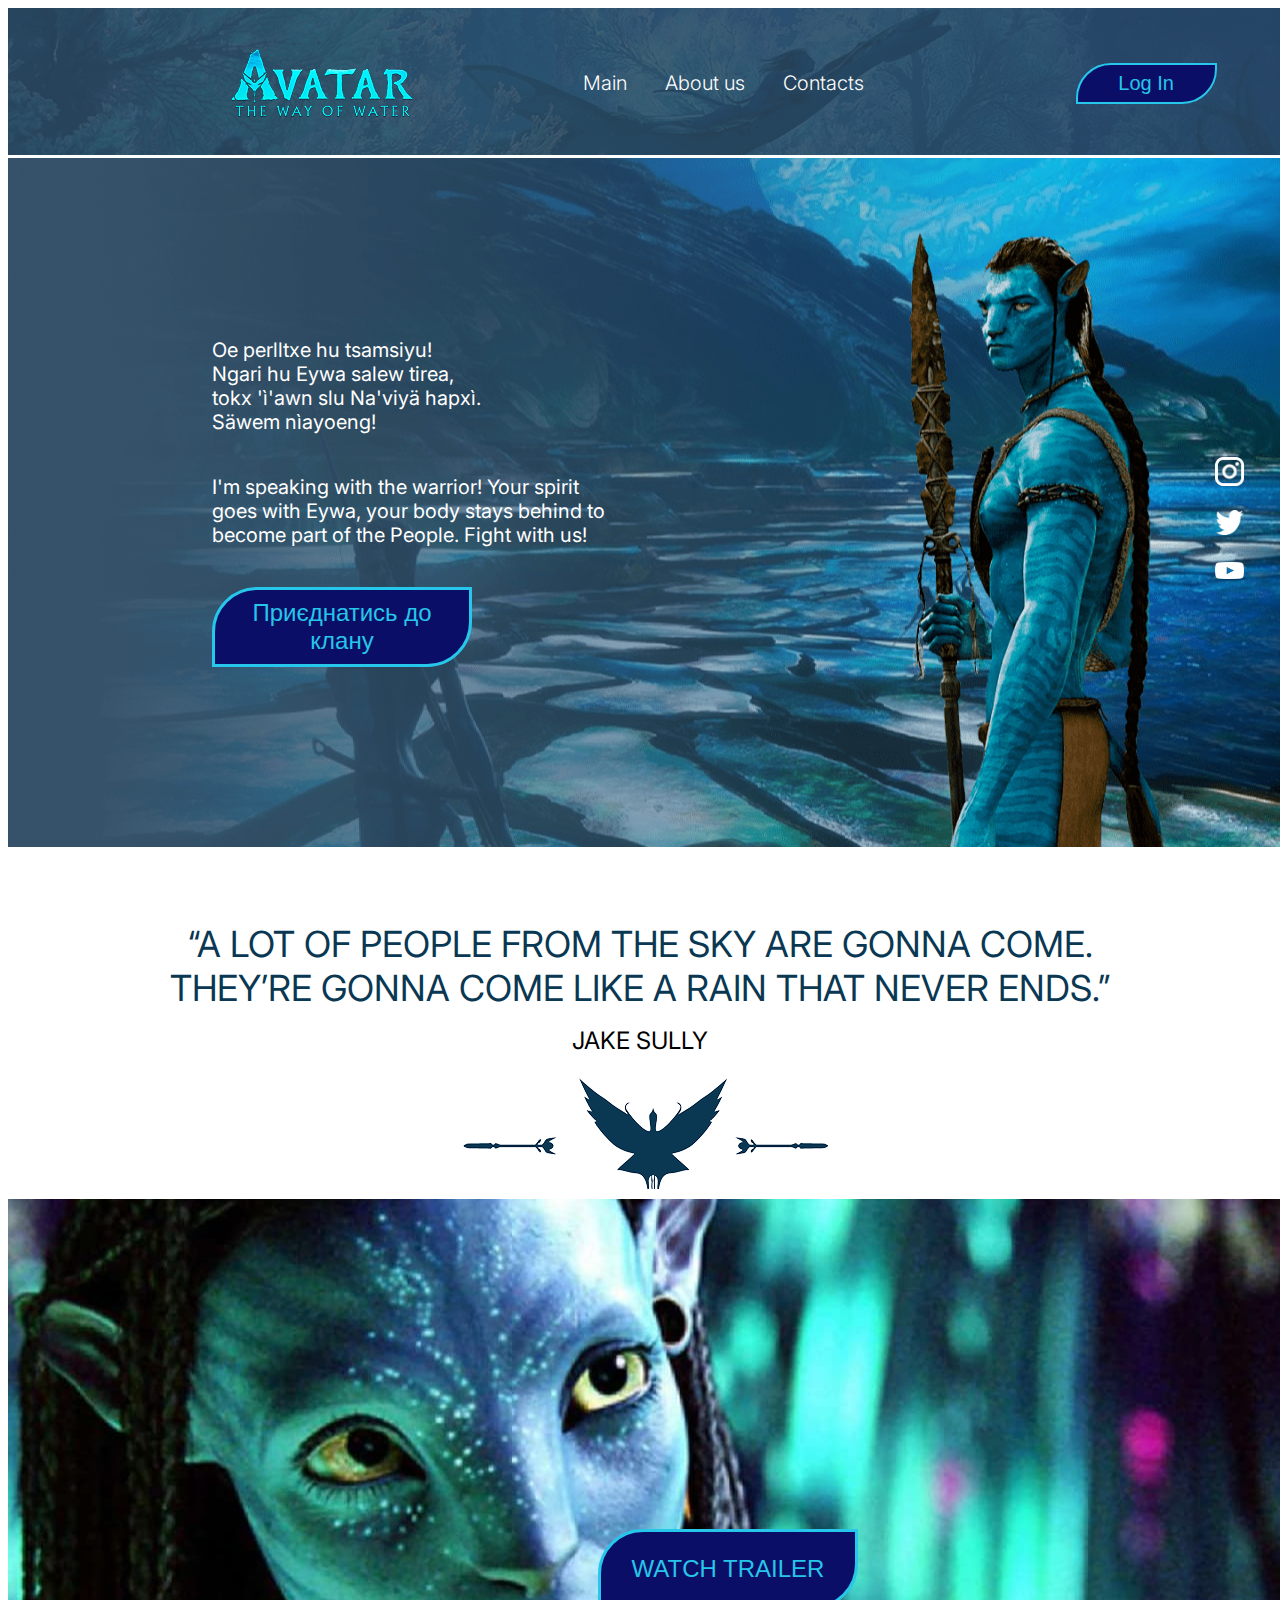
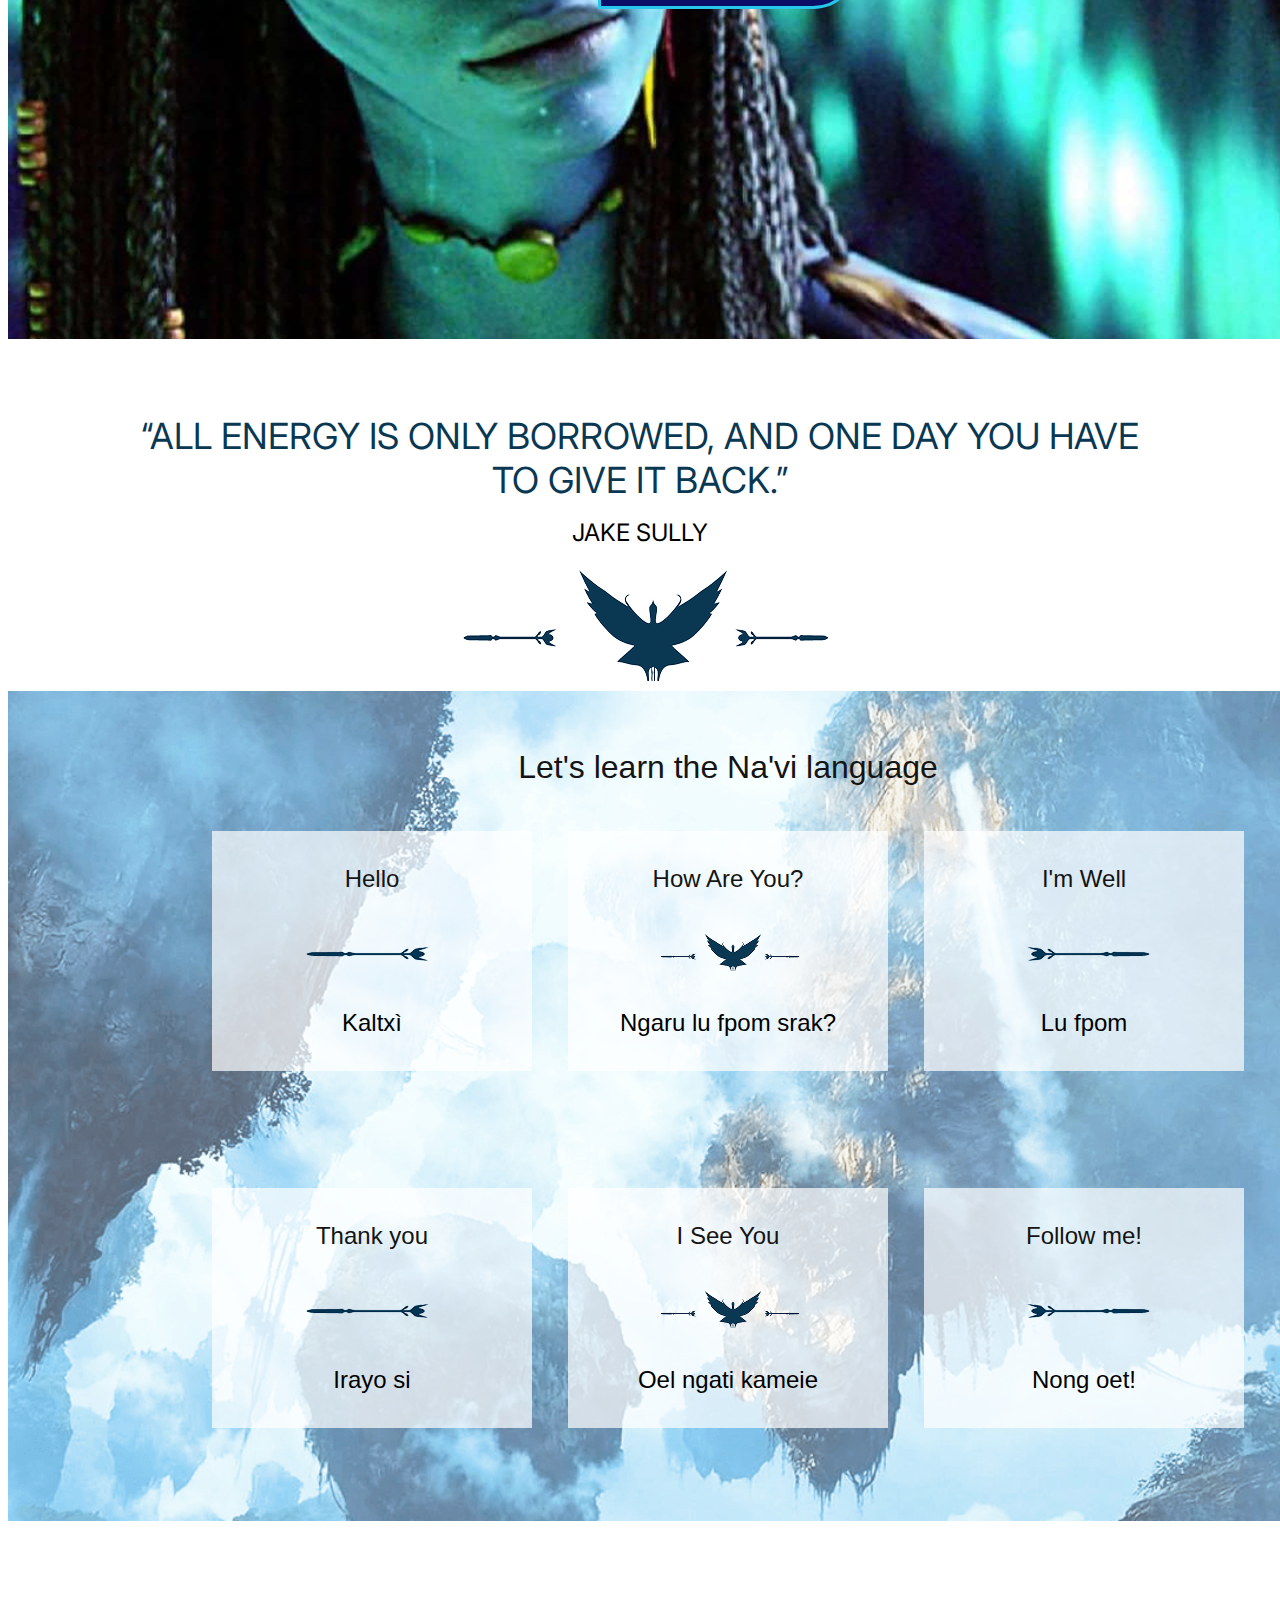
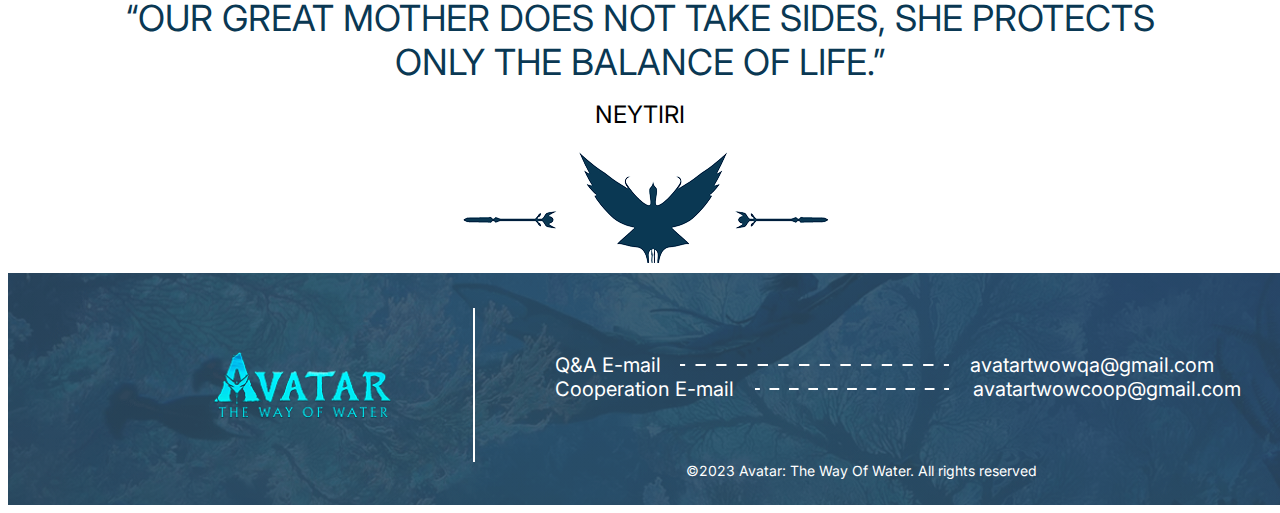
==== engindex.html @ 360ac3cc "add engindex.html ang update week 3" ====
<!DOCTYPE html>
<html lang="en">
  <head>
    <meta charset="UTF-8" />
    <meta name="viewport" content="width=device-width, initial-scale=1.0" />
    <title>Avatar</title>
    <link
      rel="stylesheet"
      href="https://cdnjs.cloudflare.com/ajax/libs/modern-normalize/3.0.1/modern-normalize.min.css"
      integrity="sha512-q6WgHqiHlKyOqslT/lgBgodhd03Wp4BEqKeW6nNtlOY4quzyG3VoQKFrieaCeSnuVseNKRGpGeDU3qPmabCANg=="
      crossorigin="anonymous"
      referrerpolicy="no-referrer"
    />
    <link rel="preconnect" href="https://fonts.googleapis.com" />
    <link rel="preconnect" href="https://fonts.gstatic.com" crossorigin />
    <link
      href="https://fonts.googleapis.com/css2?family=Hammersmith+One&family=Headland+One&family=Inter:ital,opsz,wght@0,14..32,100..900;1,14..32,100..900&display=swap"
      rel="stylesheet"
    />
    <link rel="stylesheet" href="./css/styles.css" />
  </head>
  <body>
    <header class="header">
      <div class="container header-position">
        <a href="/" class="link">
          <img
            src="./images/logo.png"
            alt="logo Avatar"
            class="logo logo-header"
          />
        </a>
        <nav class="nav">
          <ul class="nav-list">
            <li class="nav-item">
              <a href="#" class="nav-link">Main</a>
            </li>
            <li class="nav-item">
              <a href="#" class="nav-link">About us</a>
            </li>
            <li class="nav-item">
              <a href="#" class="nav-link">Contacts</a>
            </li>
          </ul>
        </nav>
        <button type="button" class="buttonstyle">Log In</button>
      </div>
      <ul class="language-switcher">
        <li class="language-switcher-item">
          <span class="language-switcher-text">ENG</span>
        </li>
        <li class="language-switcher-item">
          <a href="./index.html">
            <img
              src="./images/switchereng.png"
              alt="button switch ukrainian to englisch"
            />
          </a>
        </li>
        <li class="language-switcher-item">
          <span class="language-switcher-text">UA</span>
        </li>
      </ul>
    </header>
    <main>
      <!-- enter -->
      <section class="enter">
        <div class="container enter-position">
          <div class="clan">
            <p class="enter-text-navi">
              Oe perlltxe hu tsamsiyu! Ngari hu Eywa salew tirea, tokx 'ì'awn
              slu Na'viyä hapxì. Säwem nìayoeng!
            </p>
            <p class="enter-text-ua">
              I'm speaking with the warrior! Your spirit goes with Eywa, your
              body stays behind to become part of the People. Fight with us!
            </p>
            <button class="buttonstyle-join">Приєднатись до клану</button>
          </div>
          <ul class="icons-list">
            <li class="icons-item instagram-icon">
              <a
                href="https://www.instagram.com/sem/campaign/emailsignup/?campaign_id=13560899670&extra_1=s%7Cc%7C547348927144%7Ce%7Cinstagram%7C&placement=&creative=547348927144&keyword=instagram"
                target="_blank"
              >
                <img
                  src="./images/inst.png"
                  alt="icon of instagram"
                  class="icon"
                />
              </a>
            </li>
            <li class="icons-item twitter-icon">
              <a href="https://x.com/?lang=ua" target="_blank">
                <img
                  src="./images/twitter.png"
                  alt="icon of twitter"
                  class="icon"
                />
              </a>
            </li>
            <li class="icons-item youtube-icon">
              <a href="https://www.youtube.com/" target="_blank">
                <img
                  src="./images/youtube.png"
                  alt="icon of youtube"
                  class="icon"
                />
              </a>
            </li>
          </ul>
        </div>
      </section>
      <section class="quote">
        <div class="container">
          <p class="quote-text">
            “A LOT OF PEOPLE FROM THE SKY ARE GONNA COME. THEY’RE GONNA COME
            LIKE A RAIN THAT NEVER ENDS.”
          </p>
          <p class="author">JAKE SULLY</p>
        </div>
      </section>
      <!-- trailer -->
      <section class="trailer">
        <div class="container">
          <a
            href="https://www.youtube.com/watch?v=d9MyW72ELq0&t=1s"
            target="_blank"
          >
            <button class="buttonstyle-watch">WATCH TRAILER</button>
          </a>
        </div>
      </section>
      <section class="quote">
        <div class="container">
          <p class="quote-text">
            “ALL ENERGY IS ONLY BORROWED, AND ONE DAY YOU HAVE TO GIVE IT BACK.”
          </p>
          <p class="author">JAKE SULLY</p>
        </div>
      </section>
      <section class="translate">
        <div class="container">
          <h2 class="translate-tile">Let's learn the Na'vi language</h2>
          <ul class="translate-list">
            <li class="translate-item">
              <div class="translate-card">
                <p class="translate-word group1">Hello</p>
                <p class="translate-result">Kaltxì</p>
              </div>
            </li>
            <li class="translate-item">
              <div class="translate-card">
                <p class="translate-word group2">How Are You?</p>
                <p class="translate-result">Ngaru lu fpom srak?</p>
              </div>
            </li>
            <li class="translate-item">
              <div class="translate-card">
                <p class="translate-word group3">I'm Well</p>
                <p class="translate-result">Lu fpom</p>
              </div>
            </li>
            <li class="translate-item">
              <div class="translate-card">
                <p class="translate-word group1">Thank you</p>
                <p class="translate-result">Irayo si</p>
              </div>
            </li>
            <li class="translate-item">
              <div class="translate-card">
                <p class="translate-word group2">I See You</p>
                <p class="translate-result">Oel ngati kameie</p>
              </div>
            </li>
            <li class="translate-item">
              <div class="translate-card">
                <p class="translate-word group3">Follow me!</p>
                <p class="translate-result">Nong oet!</p>
              </div>
            </li>
          </ul>
        </div>
      </section>
      <section class="quote">
        <div class="container">
          <p class="quote-text">
            “OUR GREAT MOTHER DOES NOT TAKE SIDES, SHE PROTECTS ONLY THE BALANCE
            OF LIFE.”
          </p>
          <p class="author">NEYTIRI</p>
        </div>
      </section>
    </main>
    <footer class="footer">
      <div class="container">
        <div class="footer-content">
          <a href="/" class="link">
            <img
              src="./images/logo.png"
              alt="logo Avatar"
              class="logo logo-footer"
            />
          </a>
          <ul class="contact-list">
            <li class="contact-item">
              <p class="contact-text">Q&A E-mail</p>
              <a href="mailto:avatartwowqa@gmail.com" class="contact-link"
                >avatartwowqa@gmail.com</a
              >
            </li>
            <li class="contact-item">
              <p class="contact-text">Cooperation E-mail</p>
              <a href="mailto:avatartwowcoop@gmail.com" class="contact-link"
                >avatartwowcoop@gmail.com</a
              >
            </li>
          </ul>
        </div>
        <small class="info"
          >©2023 Avatar: The Way Of Water. All rights reserved</small
        >
      </div>
    </footer>
  </body>
</html>
---- css/styles.css ----
/* reset */
ul,
ol {
  list-style: none;
  margin: 0;
  padding: 0;
}
footer,
main,
header {
  margin: 0;
}
a {
  text-decoration: none;
}
h1,
h2,
h3,
h4,
h5,
h6,
p {
  margin: 0;
  padding: 0;
}
button {
  border: 0;
  margin: 0;
  background-color: none;
}
* {
  box-sizing: border-box;
}
img {
  display: block;
  max-width: 100%;
  height: auto;
}
:root {
  --font-family: "Inter", sans-serif;
  --second-family: "HeadlandOne", sans-serif;
  --third-family: "Hammersmith One", sans-serif;
}
.container {
  width: 1062px;
  margin-left: auto;
  margin-right: auto;
  padding-left: 15px;
  padding-right: 15px;
}
.header {
  background: url(../images/overlay.png) center/cover no-repeat,
    url(../images/header.png) center/cover no-repeat;
  display: flex;
  align-items: center;
  width: 1440px;
  margin: 0 auto;
  padding-top: 39px;
  padding-bottom: 39px;
  padding-left: 204px;
  padding-right: 48px;
}

.header-position {
  display: flex;
  align-items: center;
}
.language-switcher {
  padding-left: 15px;
  margin-right: auto;
}
.nav-list {
  display: flex;
  column-gap: 38px;
}
.nav-list {
  margin-left: 168px;
  margin-right: 212px;
}
.nav-link {
  font-family: var(--font-family);
  font-weight: 300;
  font-size: 20px;
  color: #fff;
}
.nav-link:hover {
  font-family: var(--font-family);
  font-weight: 600;
  font-size: 20px;
  color: #94cfff;
}
.buttonstyle {
  font-family: var(--second-family);
  font-weight: 400;
  font-size: 20px;
  text-align: center;
  color: #26c6ea;
  background-color: #0b0e66;
  border: 2px solid #26c7ea;
  border-radius: 35px 0;
  width: 141px;
  height: 41px;
}
.language-switcher {
  display: flex;
  column-gap: 10px;
}
.language-switcher-text {
  font-family: var(--third-family);
  font-weight: 400;
  font-size: 16px;
  color: #fff;
}
/* main */
.enter {
  width: 1440px;
  margin: 0 auto;
  background: url(../images/mainhead.png) center/cover no-repeat;
  padding-top: 180px;
}
.enter-position {
  display: flex;
}
.enter-text-ua,
.enter-text-navi {
  font-family: var(--font-family);
  font-weight: 400;
  font-size: 20px;
  color: #fff;
}
.enter-text-navi {
  margin-right: 734px;
  margin-bottom: 41px;
}
.enter-text-ua {
  margin-bottom: 40px;
  margin-right: 606px;
}
.icons-list {
  margin-top: 119px;
}
.instagram-icon {
  margin-bottom: 24px;
}
.twitter-icon {
  margin-bottom: 27px;
}
.quote-text {
  margin-top: 75px;
  margin-bottom: 16px;
  font-family: var(--font-family);
  font-weight: 400;
  font-size: 36px;
  text-align: center;
  color: #0a3853;
}
.author {
  font-family: var(--font-family);
  font-weight: 400;
  font-size: 24px;
  text-align: center;
  color: #000;
}
.author::after {
  content: "";
  display: block;
  height: 120px;
  width: 400px;
  margin: 0 316px;
  margin-top: 14px;
  margin-bottom: 10px;
  background-image: url(../images/bird.png);
}

.buttonstyle-join {
  font-family: var(--second-family);
  font-weight: 400;
  font-size: 24px;
  text-align: center;
  color: #26c6ea;
  background-color: #0b0e66;
  border: 3px solid #26c7ea;
  border-radius: 45px 0;
  width: 260px;
  height: 80px;
  margin-bottom: 180px;
}
.trailer {
  width: 1440px;
  margin: 0 auto;
  background: url(../images/trailerpicture.jpg) center/cover no-repeat;
}
.buttonstyle-watch {
  font-family: var(--second-family);
  font-weight: 400;
  font-size: 24px;
  text-align: center;
  color: #26c6ea;
  background-color: #0b0e66;
  border: 3px solid #26c7ea;
  border-radius: 45px 0;
  width: 260px;
  height: 80px;
  margin: 330px 386px;
}
.translate {
  width: 1440px;
  margin: 0 auto;
  background: url(../images/languagebackground.png) center/cover no-repeat;
}
.translate-tile {
  font-family: var(--second-family);
  font-weight: 400;
  font-size: 32px;
  text-align: center;
  color: #141414;
  padding-top: 58px;
  padding-bottom: 45px;
}
.translate-item {
  flex-basis: calc((100% - 72px) / 3);
}
.translate-card {
  background-color: rgba(255, 255, 255, 0.7);
}
.translate-word {
  font-family: var(--second-family);
  font-weight: 400;
  font-size: 24px;
  line-height: 1;
  text-align: center;
  color: #141414;
  padding-top: 36px;
}

.group1:after {
  content: "";
  display: block;
  margin: 40px 84px;
  height: 40px;
  width: 152px;
  background-image: url(../images/stickright.png);
}
.group2:after {
  content: "";
  display: block;
  margin: 40px 84px;
  height: 40px;
  width: 152px;
  background-image: url(../images/birdmin.png);
}
.group3:after {
  content: "";
  display: block;
  margin: 40px 84px;
  height: 40px;
  width: 152px;
  background-image: url(../images/stickleft.png);
}
.translate-result {
  font-family: var(--second-family);
  font-weight: 400;
  font-size: 24px;
  line-height: 1;
  text-align: center;
  color: #000;
  padding-bottom: 36px;
  margin-bottom: 93px;
}
.translate-list {
  display: flex;
  flex-wrap: wrap;
  column-gap: 36px;
  row-gap: 24px;
}
.footer {
  background: linear-gradient(
      to right,
      rgba(43, 74, 97, 0.87),
      rgba(43, 74, 97, 0.87)
    ),
    url(../images/footerbackground.png) center/cover no-repeat;
  padding-top: 35px;
  padding-bottom: 25px;
  width: 1440px;
  margin: 0 auto;
}
.footer-content{
  display: flex;
}
.logo-footer {
  border-right: 2px solid white;
  padding-right: 80px;
  padding-top: 42px;
  padding-bottom: 42px;
}
.contact-text:nth-child(1) {
  font-family: var(--font-family);
  font-weight: 400;
  font-size: 20px;
  text-align: center;
  color: #fff;
  margin-bottom: 18px;
  margin-left: 80px;
  margin-right: 309px;
}
.contact-item:nth-child(2) > .contact-text {
  font-family: var(--font-family);
  font-weight: 400;
  font-size: 20px;
  text-align: center;
  color: #fff;
  margin-bottom: 18px;
  margin-left: 80px;
  margin-right: 239px;
}
.contact-link {
  font-family: var(--font-family);
  font-weight: 400;
  font-size: 20px;
  text-align: center;
  color: #fff;
}
.contact-item {
  display: flex;
}
.contact-item:nth-child(1) {
  width: 745px;
  height: 24px;
  margin-top: 45px;
  background-image: url(../images/vector1.png);
  background-repeat: no-repeat;
  background-size: 269px;
  background-position: 205px;
}
.contact-item:nth-child(2) {
  width: 769px;
  height: 24px;
  background-image: url(../images/vector2.png);
  background-repeat: no-repeat;
  background-size: 194px;
  background-position: 280px;
}
.info {
  font-family: var(--font-family);
  font-weight: 400;
  font-size: 14px;
  text-align: center;
  color: #fff;
  margin-left: 474px;
}
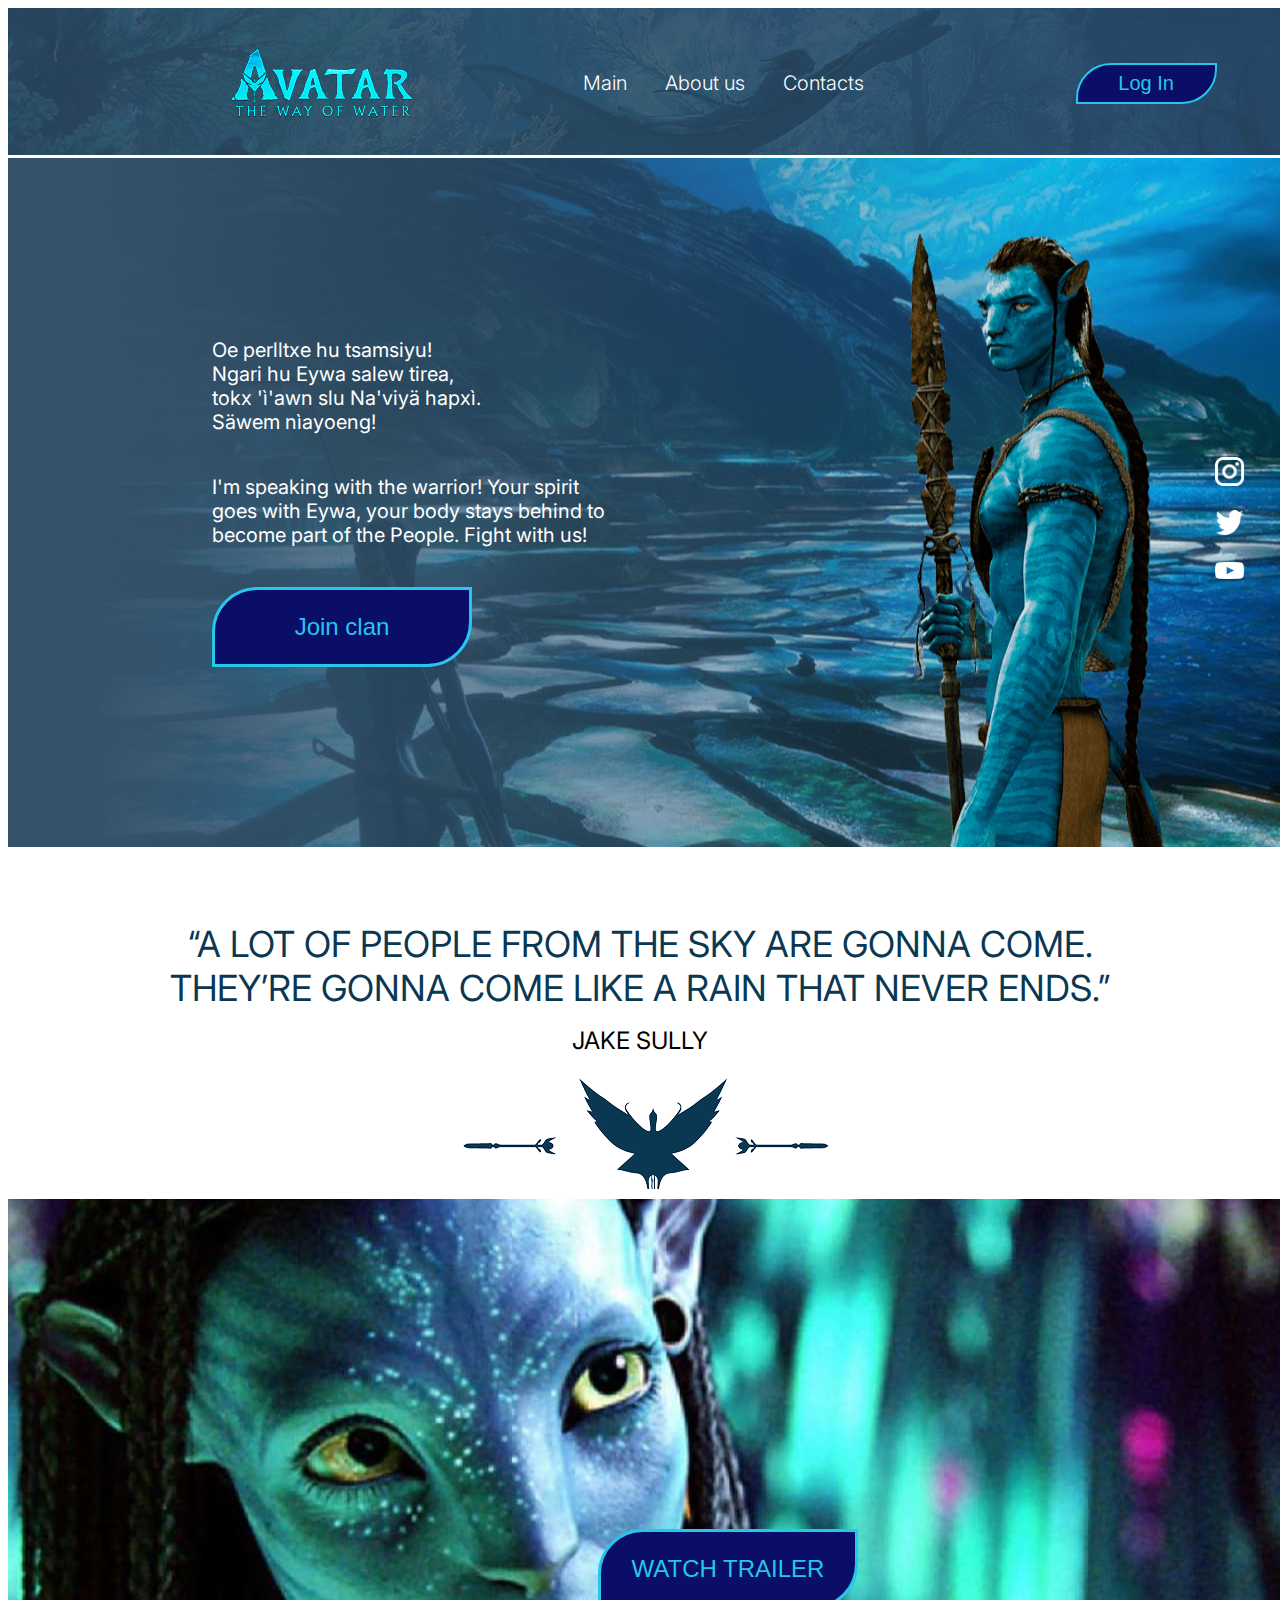
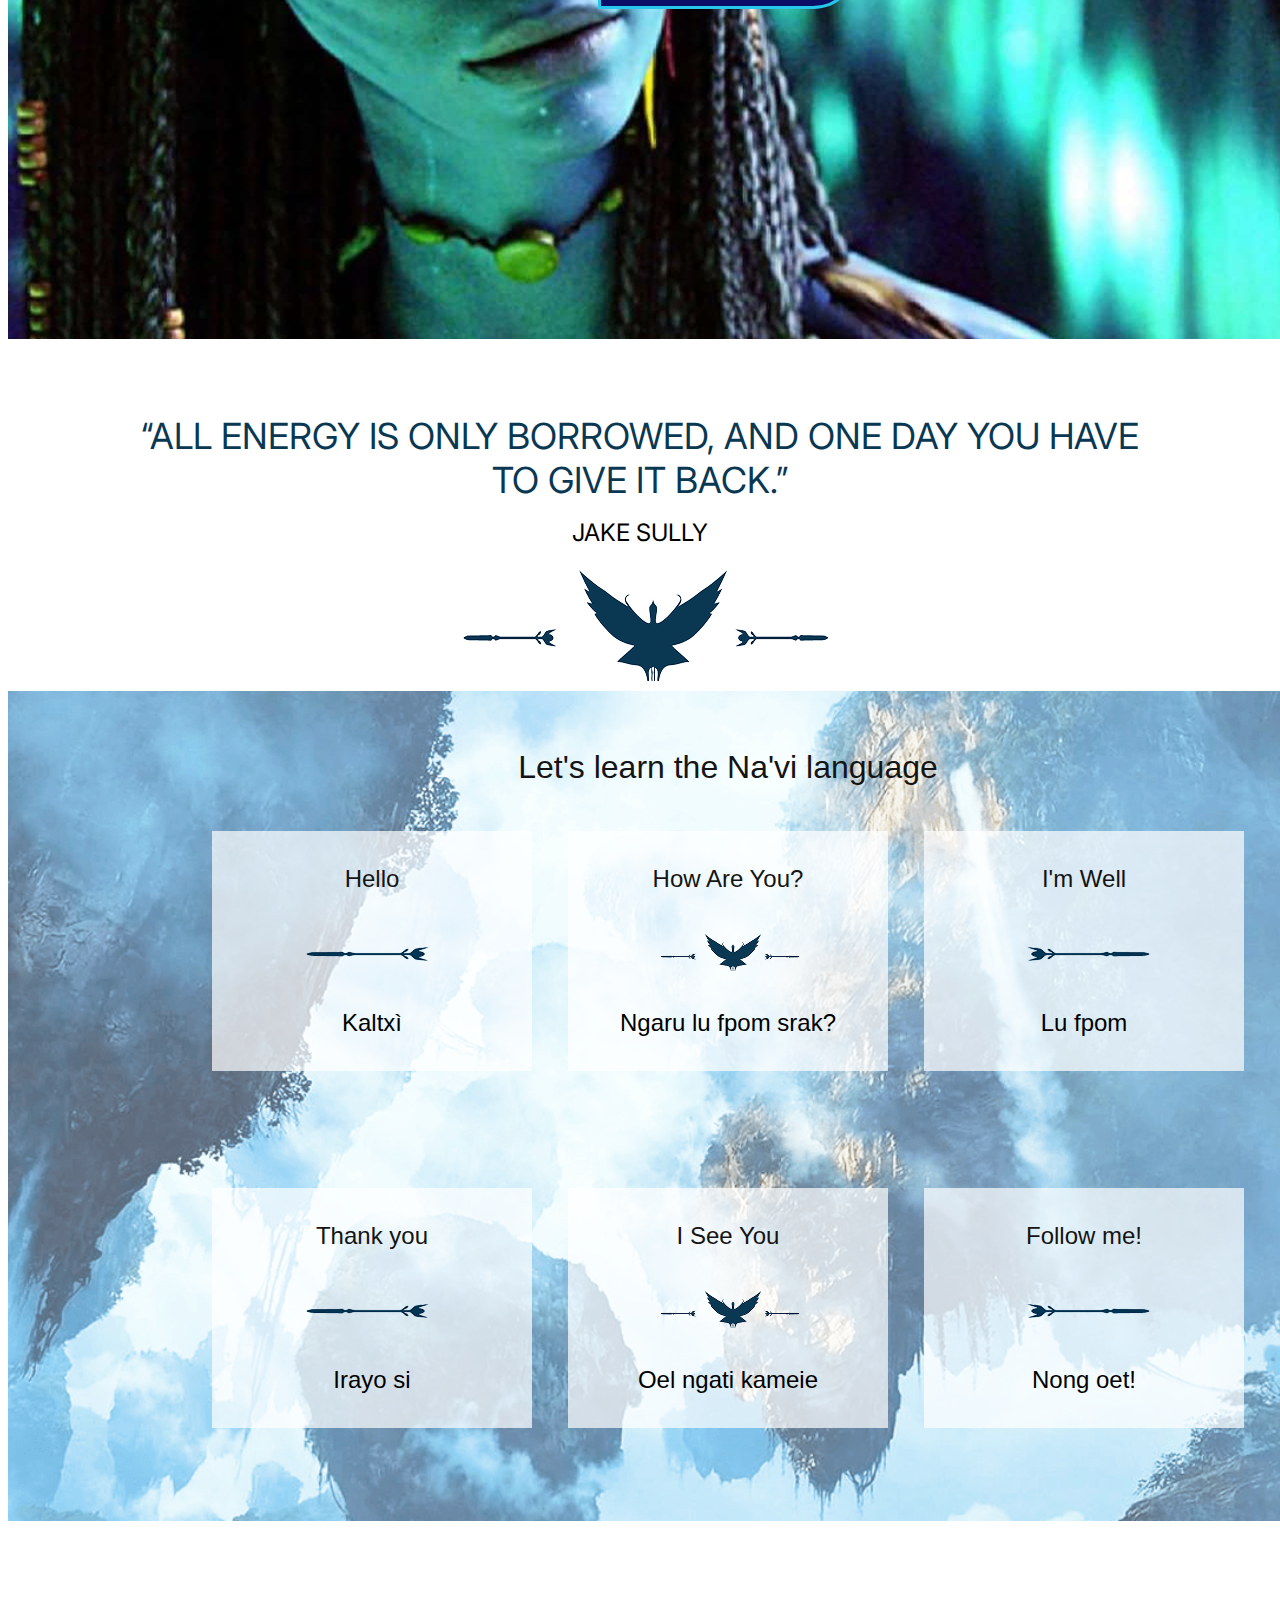
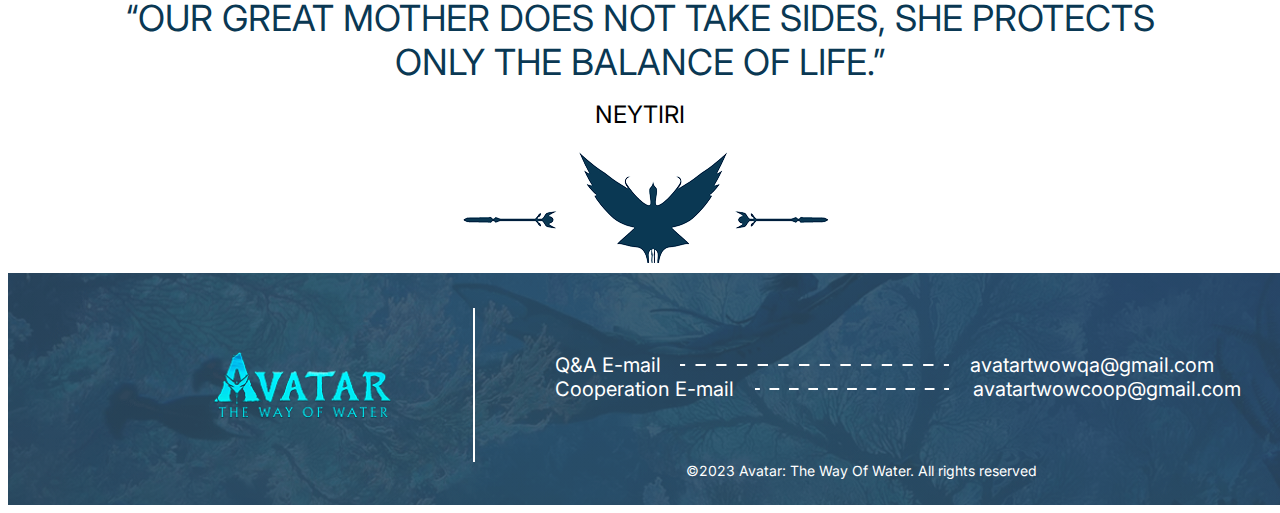
==== commit 975bc2b1: "Update 1.0 week 4" ====
--- a/engindex.html
+++ b/engindex.html
@@ -74,7 +74,7 @@
               I'm speaking with the warrior! Your spirit goes with Eywa, your
               body stays behind to become part of the People. Fight with us!
             </p>
-            <button class="buttonstyle-join">Приєднатись до клану</button>
+            <button class="buttonstyle-join">Join clan</button>
           </div>
           <ul class="icons-list">
             <li class="icons-item instagram-icon">
@@ -193,7 +193,7 @@
     </main>
     <footer class="footer">
       <div class="container">
-        <div class="footer-content">
+        <div class="footer-position">
           <a href="/" class="link">
             <img
               src="./images/logo.png"
--- a/css/styles.css
+++ b/css/styles.css
@@ -273,6 +273,7 @@
   column-gap: 36px;
   row-gap: 24px;
 }
+/* footer */
 .footer {
   background: linear-gradient(
       to right,
@@ -285,7 +286,7 @@
   width: 1440px;
   margin: 0 auto;
 }
-.footer-content{
+.footer-position{
   display: flex;
 }
 .logo-footer {
